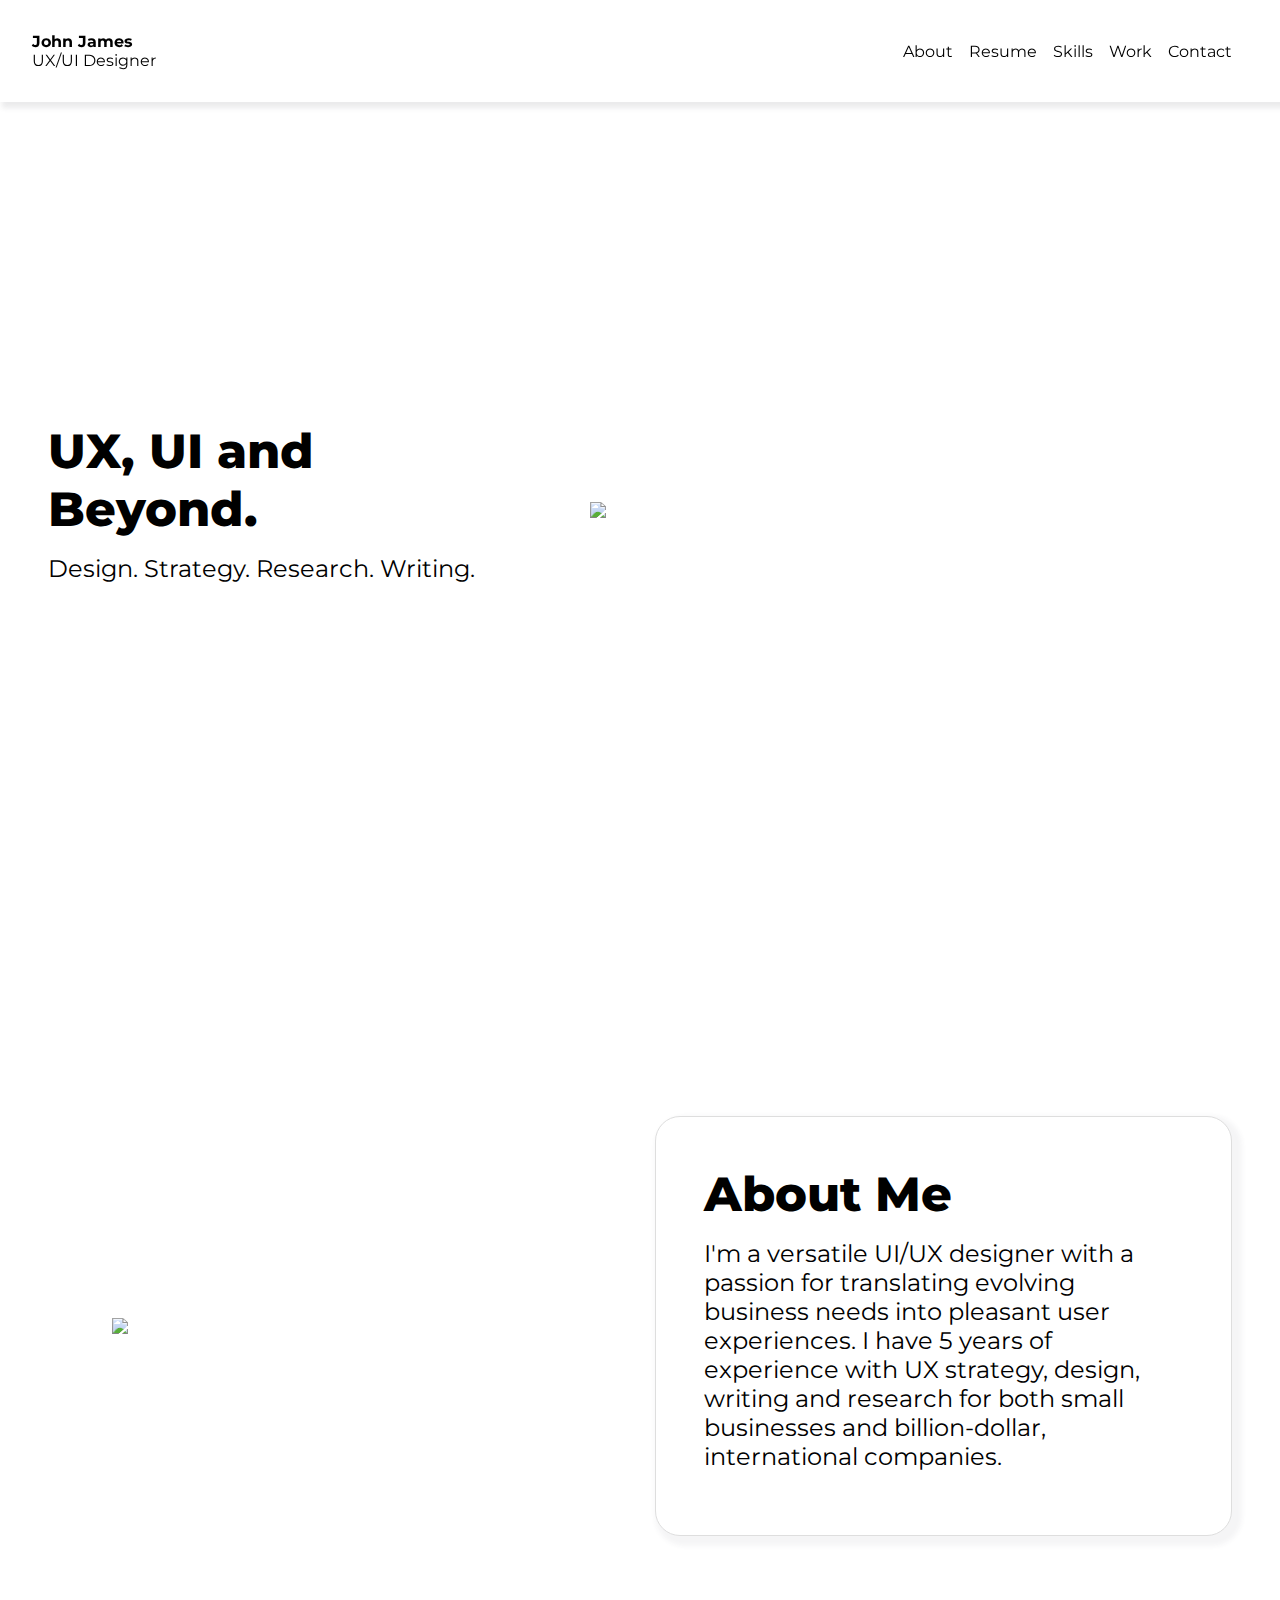
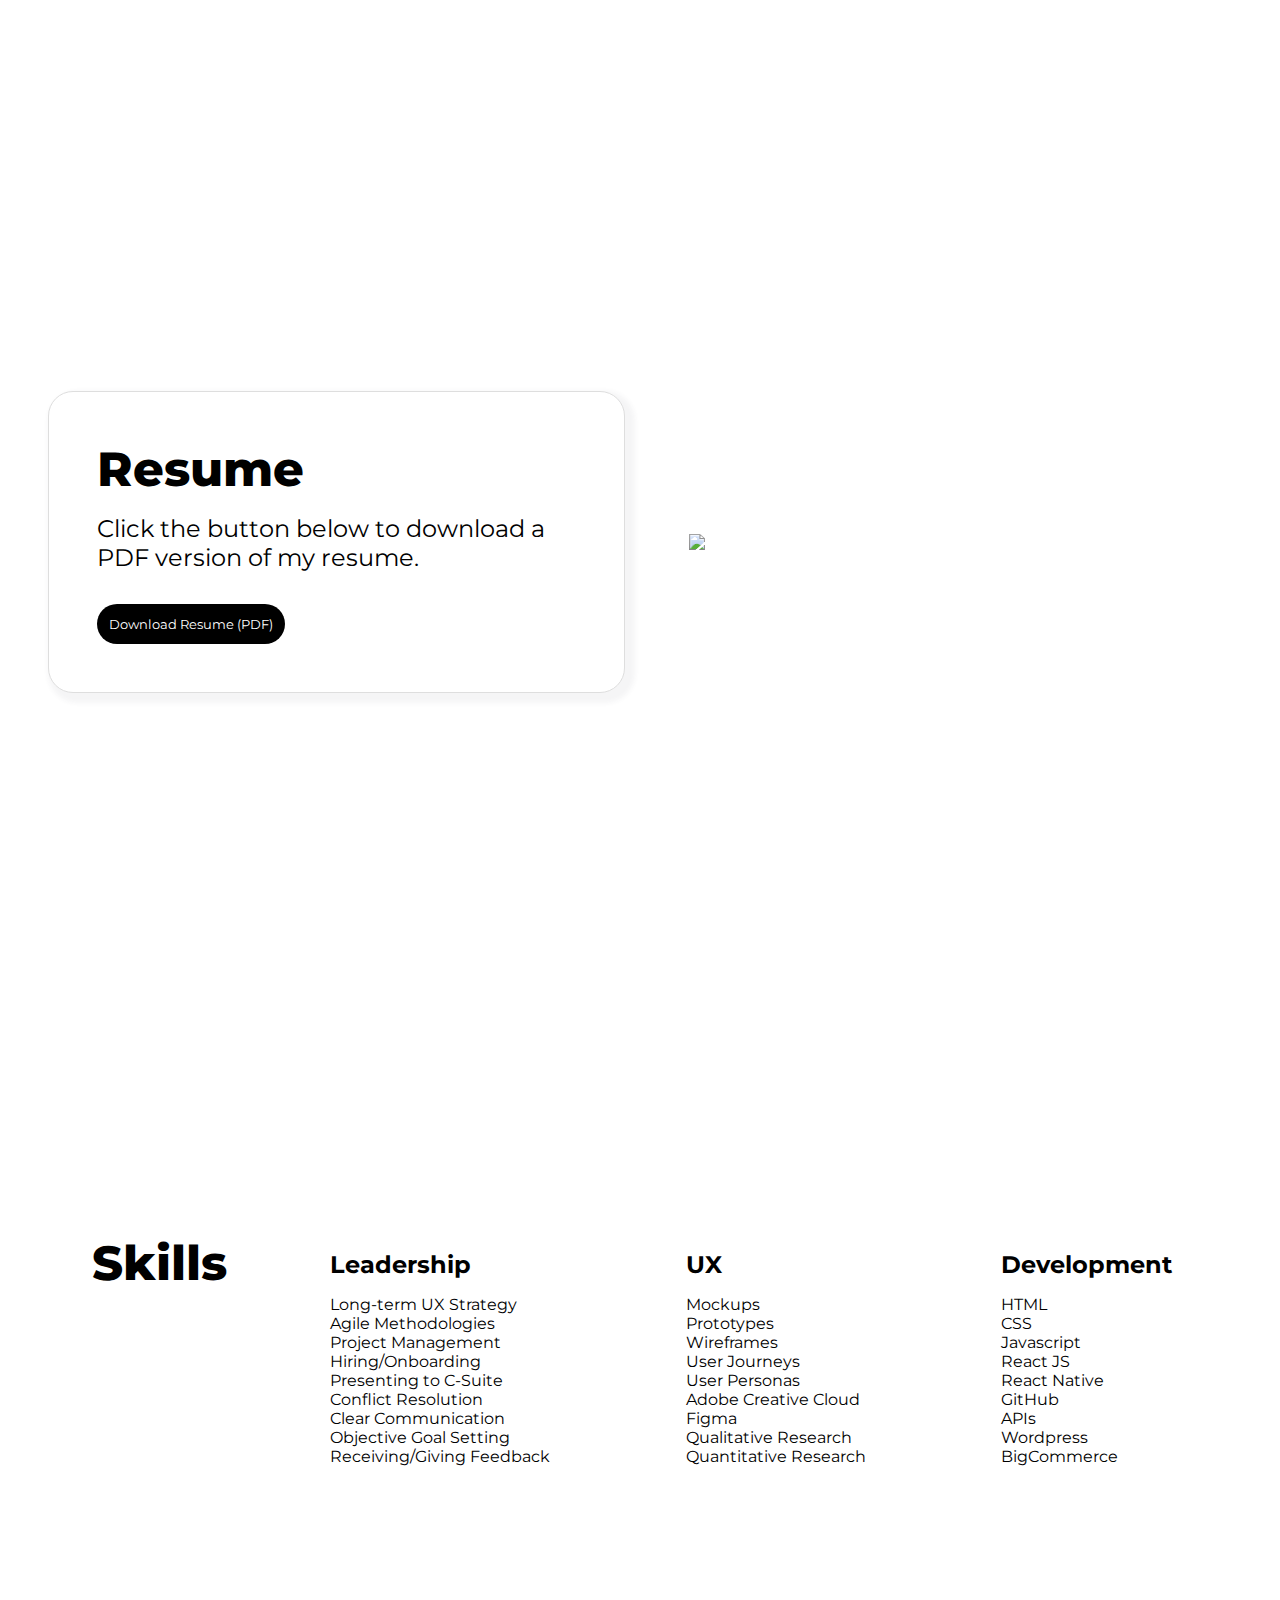
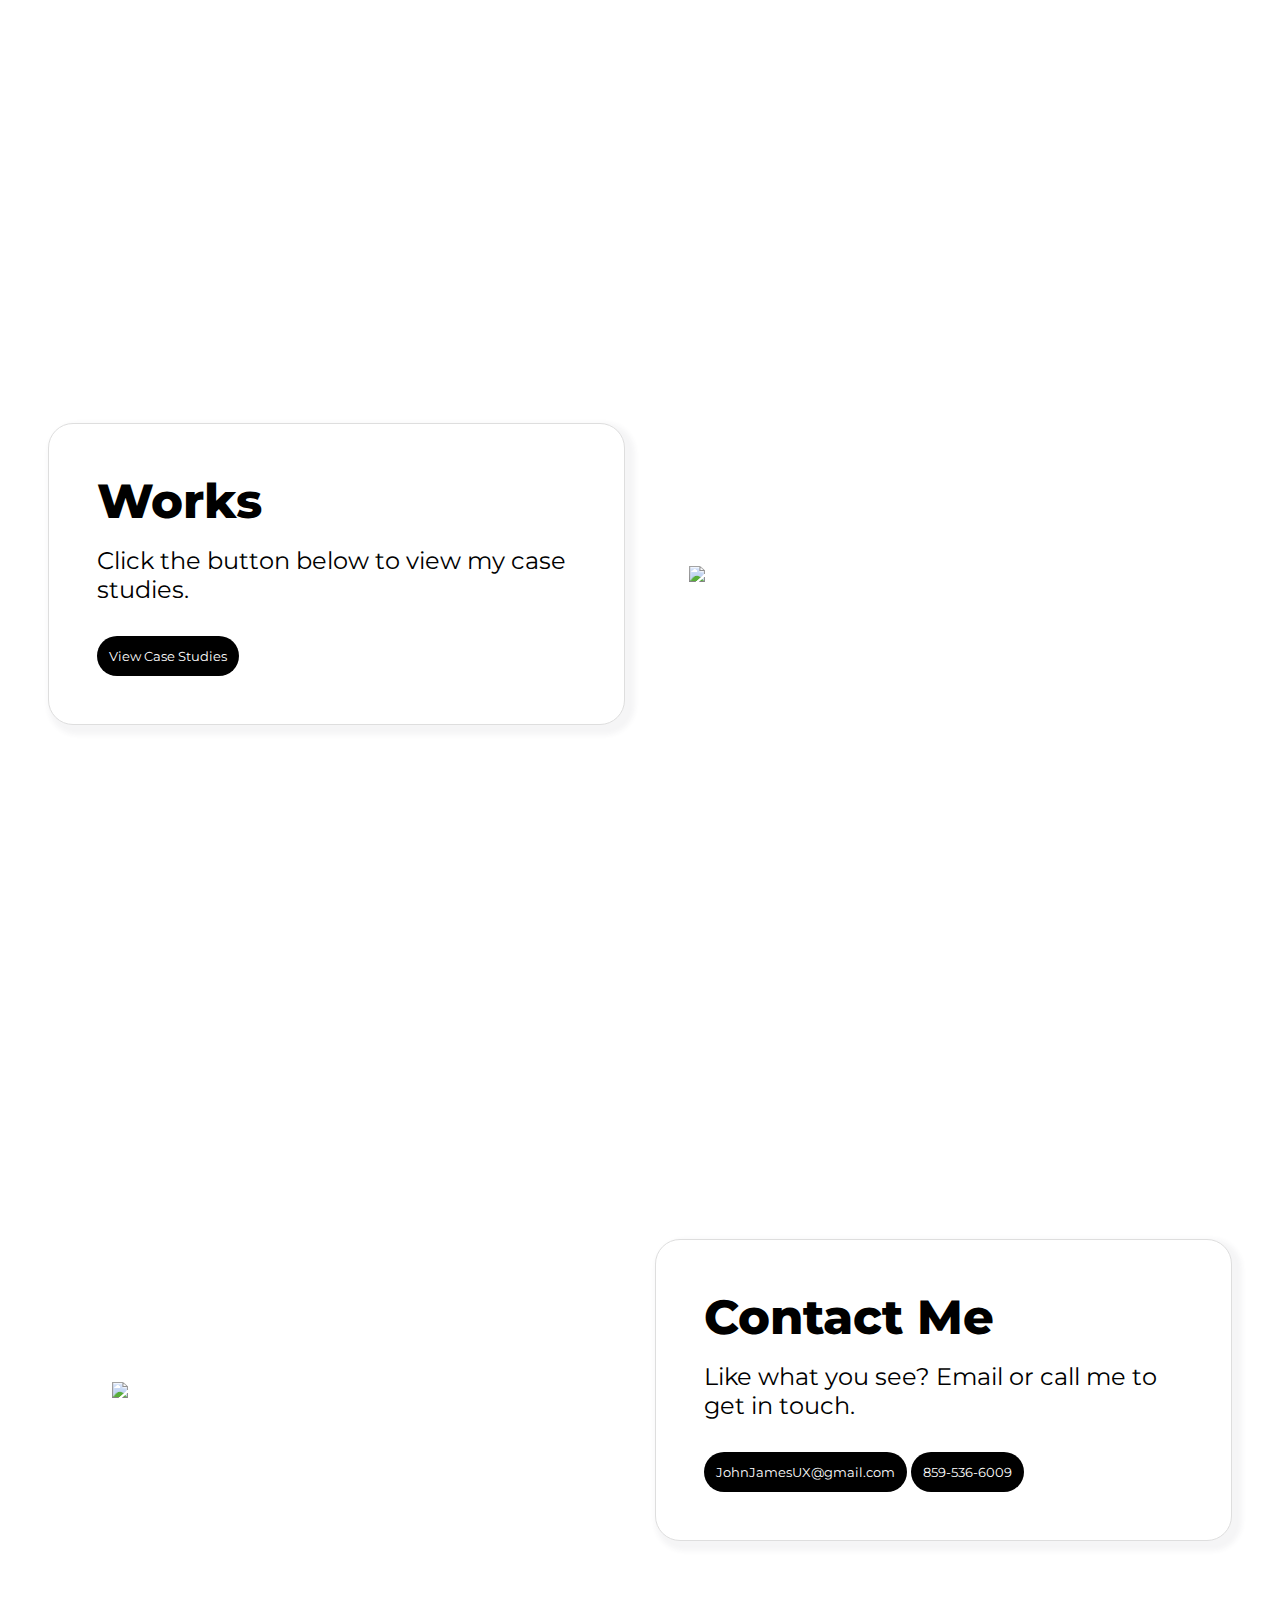
==== fcps.html @ 41b48c51 "first commit" ====
<!DOCTYPE html>
<html lang="en">
<head>
    <meta charset="UTF-8">
    <meta http-equiv="X-UA-Compatible" content="IE=edge">
    <meta name="viewport" content="width=device-width, initial-scale=1.0">
    <link rel="stylesheet" href="style.css">
    <title>John James UX Portfolio</title>
</head>
<body>
    <header>
        <a href="index.html"><div class="logo">
            <p><b>John James</b></p>
            <p>UX/UI Designer</p>
        </div></a>
        <div class="nav">
            <ul>
                <a href="#about"><li>About</li></a>
                <a href="#resume"><li>Resume</li></a>
                <a href="#skills"><li>Skills</li></a>
                <a href="works.html"><li>Work</li></a>
                <a href="#contact"><li>Contact</li></a>
            </ul>
        </div>
    </header>
    <div class="section" id="home">
        <div class="text-50-intro">
            <h1>UX, UI and Beyond.</h1>
            <h2>Design. Strategy. Research. Writing.</h2>
        </div>
        <div class="img-section">
            <img src="https://res.cloudinary.com/usamobileappsllc/image/upload/v1655004620/Untitled_design_32_bim3fh.png">
        </div>
    </div>
    <div class="section" id="about">
        <div class="img-section">
            <img src="https://res.cloudinary.com/usamobileappsllc/image/upload/v1655013564/Untitled_design_33_aixjyw.png">
        </div>
        <div class="text-50">
            <h1>About Me</h1>
            <h2>I'm a versatile UI/UX designer with a passion for translating evolving business needs into pleasant user experiences. I have 5 years of experience with UX strategy, design, writing and research for both small businesses and billion-dollar, international companies.</h2>
        </div>
       
    </div>
    <div class="section" id="resume">
        <div class="text-50">
            <h1>Resume</h1>
            <h2>Click the button below to download a PDF version of my resume.</h2>
            <button>Download Resume (PDF)</button>
        </div>
        <div class="img-section">
            <img src="https://res.cloudinary.com/usamobileappsllc/image/upload/v1655013927/Untitled_design_34_olczs1.png">
        </div>
    </div>
    <div class="section flex-vert" id="skills">
        
        <div class="flex skills">
            <h1 >
                Skills
            </h1>
            <div class="w-33">
                <h2><b>Leadership</b></h2>
                <ul class="flex-vert">
                    <li>Long-term UX Strategy</li>
                    <li>Agile Methodologies</li>
                    <li>Project Management</li>
                    <li>Hiring/Onboarding</li>
                    <li>Presenting to C-Suite</li>
                    <li>Conflict Resolution</li>
                    <li>Clear Communication</li>
                    <li>Objective Goal Setting</li>
                    <li>Receiving/Giving Feedback</li>
                </ul>
            </div>
        <div class="w-33">
            <h2><b>UX</b></h2>
            <ul class="flex-vert">
                <li>Mockups</li>
                <li>Prototypes</li>
                <li>Wireframes</li>
                <li>User Journeys</li>
                <li>User Personas</li>
                <li>Adobe Creative Cloud</li>
                <li>Figma</li>
                <li>Qualitative Research</li>
                <li>Quantitative Research</li>
            </ul>
        </div>
        <div class="w-33">
            <h2><b>Development</b></h2>
            <ul class="flex-vert">
                <li>HTML</li>
                <li>CSS</li>
                <li>Javascript</li>
                <li>React JS</li>
                <li>React Native</li>
                <li>GitHub</li>
                <li>APIs</li>
                <li>Wordpress</li>
                <li>BigCommerce</li>
            </ul>
        </div>
    </div>
</div>
        
    <div class="section" id="works">
        <div class="text-50">
            <h1>Works</h1>
            <h2>Click the button below to view my case studies.</h2>
            <button>View Case Studies</button>
        </div>
        <div class="img-section">
            <img src="https://res.cloudinary.com/usamobileappsllc/image/upload/v1655016997/Untitled_design_35_ptxjj1.png">
        </div>
       
    </div>
    <div class="section" id="resume">
        <div class="img-section">
            <img src="https://res.cloudinary.com/usamobileappsllc/image/upload/v1655017890/Untitled_design_38_hx6w9j.png">
        </div>
        <div class="text-50">
            <h1>Contact Me</h1>
            <h2>Like what you see? Email or call me to get in touch.</h2>
            <button>JohnJamesUX@gmail.com</button>
            <button>859-536-6009</button>
        </div>
      
    </div>
    
</body>
</html>
---- style.css ----
@import url('https://fonts.googleapis.com/css2?family=Montserrat:ital,wght@0,100;0,200;0,300;0,400;0,500;0,600;0,700;0,800;0,900;1,100;1,200;1,300;1,400;1,500;1,600;1,700;1,800;1,900&family=Nothing+You+Could+Do&display=swap');

* {
    margin: 0;
    padding: 0;
    font-family: 'Montserrat', sans-serif;
    scroll-behavior: smooth;
}

header {
    display: flex;
    justify-content: space-between;
    padding: 2rem;
    -webkit-box-shadow: 5px 3px 5px 3px rgba(57, 63, 72, 0.1);
    -moz-box-shadow: 5px 3px 5px 3px rgba(57, 63, 72, 0.1);
    box-shadow: 5px 3px 5px 3px rgba(57, 63, 72, 0.1);
    z-index: 1;
    position: sticky;
    top: 0;
    background: white;
}

.logo {
   
}

ul {
    display: flex;
    
}

.nav {
    margin-top: auto;
    margin-bottom: auto;
}

ul li {
    list-style: none;
    margin-right: 1rem;
}

a{
    text-decoration: none;
    color: black;

}


.section {
    height: 80vh;
    padding: 3rem;
    align-items: center;
    display: flex;
}

.section-cs {
    height: 80vh;
    padding: 3rem;
    align-items: center;
    display: flex;
}

.text-div{
    text-align: center;
    width: 100%;
}

.text-50 {
    background: white;
    border-radius: 25px;
    width: 50%;
    padding: 3rem;
    margin-top: auto;
    margin-bottom: auto;
    -webkit-box-shadow: 5px 5px 5px 5px rgba(57, 63, 72, 0.05);
    -moz-box-shadow: 5px 5px 5px 5px rgba(57, 63, 72, 0.05);
    box-shadow: 5px 5px 5px 5px rgba(57, 63, 72, 0.05);
    border: rgba(222, 222, 222, 1) 1px solid;
    transition: .3s;

}

.text-50:hover {
    border: rgb(0, 0, 0) 1px solid;

}

.text-50 {
    border-radius: 25px;
    width: 50%;
    padding: 3rem;
    margin-top: auto;
    margin-bottom: auto;
}

h1 {
    font-weight: 800;
    font-size: 3rem;
    margin-bottom: 1rem;
}

span {
    font-weight: 800;
    font-size: 3rem;
    margin-bottom: 1rem;
    background: -webkit-linear-gradient(60deg, rgb(5, 158, 2), rgb(29, 47, 205));
  -webkit-background-clip: text;
  -webkit-text-fill-color: transparent;
}

h2 {
    font-weight: 400;
    margin-bottom: 1rem;;
}

.img-section {
    width: 50%;
   padding: 4rem;
    display: flex;
    align-items: center;
    align-content: center;
    justify-content: center;
}

img {
    width: 100%;
    margin-left: auto;
    margin-right: auto;
}

button {
    padding: .75rem;
    border: none;
    background: black;
    color: white;
    border-radius: 25px;
    transition: .3s;
    margin-top: 1rem;
}

button:hover {
    background-color: #f7f7f7;
    color: black;
    cursor: pointer;

}
.flex {
    display: flex;
}

.flex-vert{
    flex-direction: column;
    list-style: circle;
    text-align: left;
    align-content: center;

    
}

.skills {
    justify-content: space-around;
    width: 100%;
    margin-top: auto;
    margin-bottom: auto;
}

.w-33{
    text-align: left;
    background-color: white;
    color: black;
    border-radius: 25px;
    padding: 1rem;
}
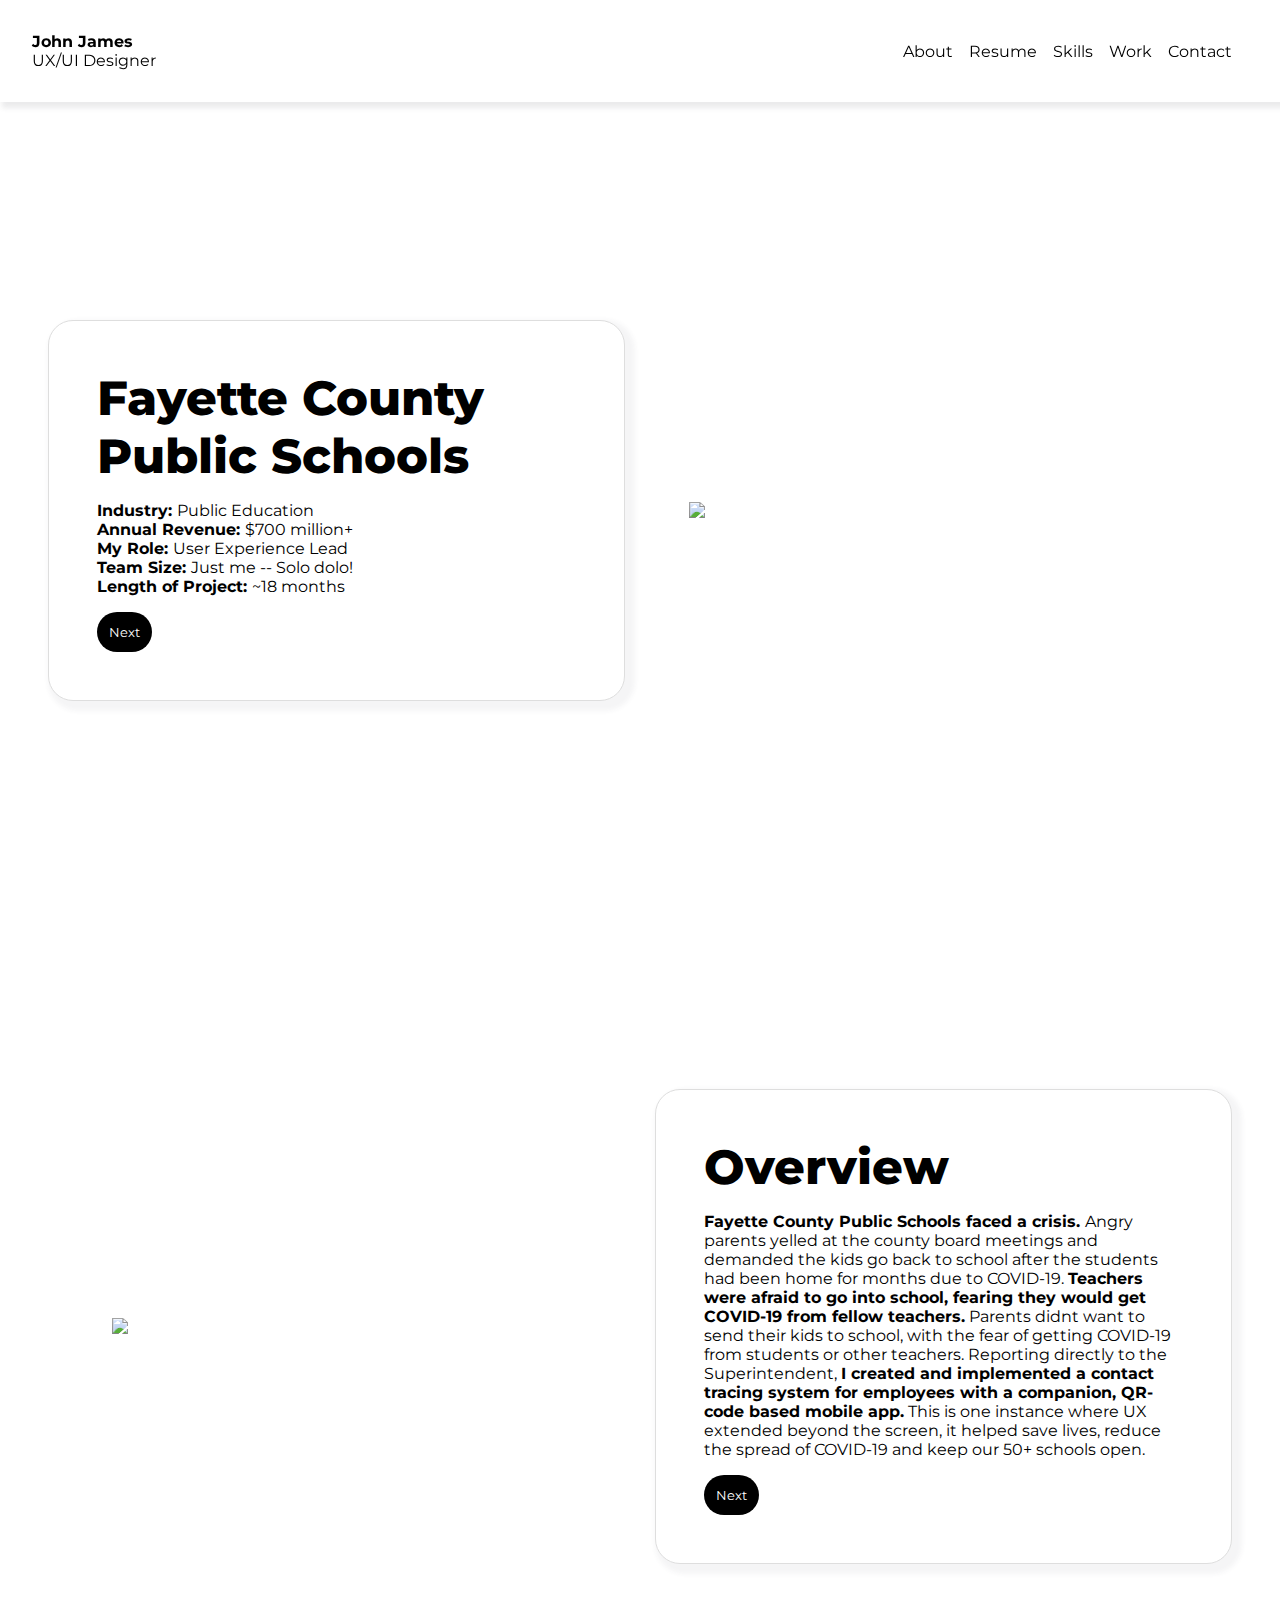
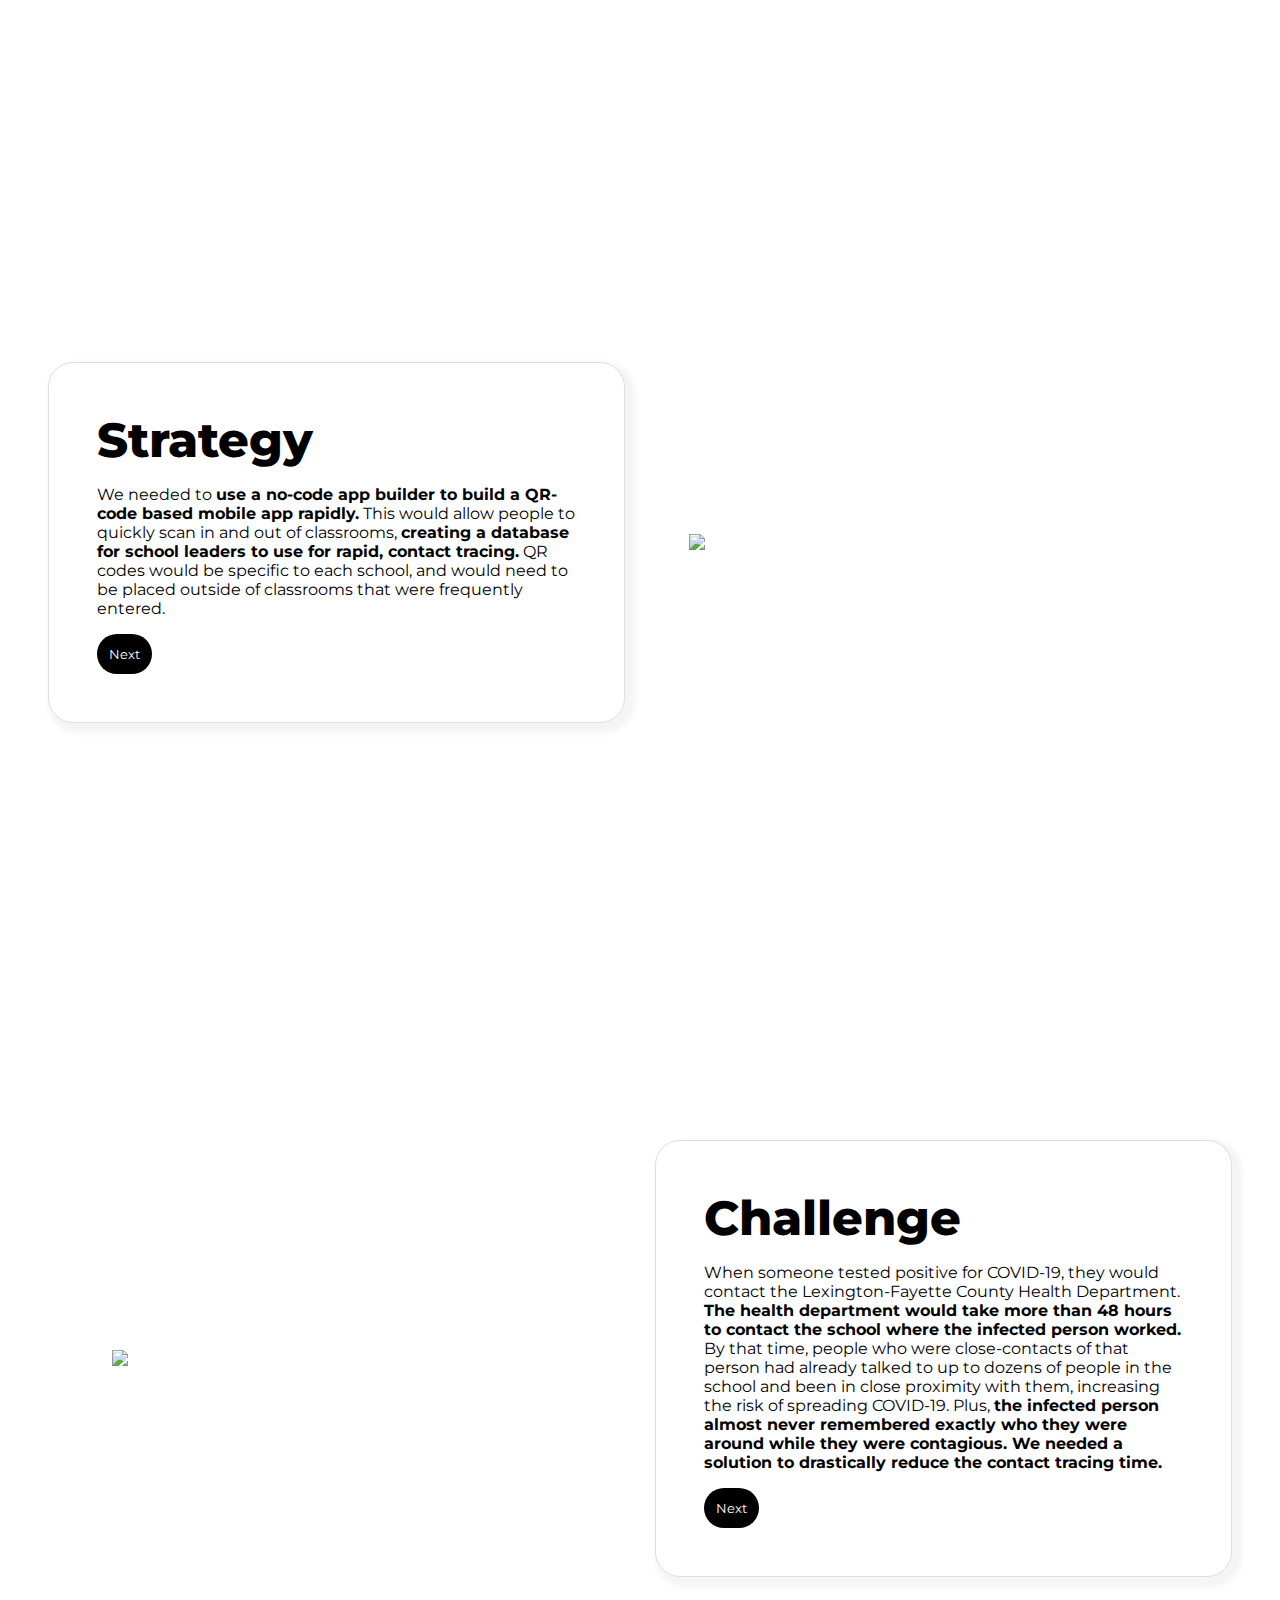
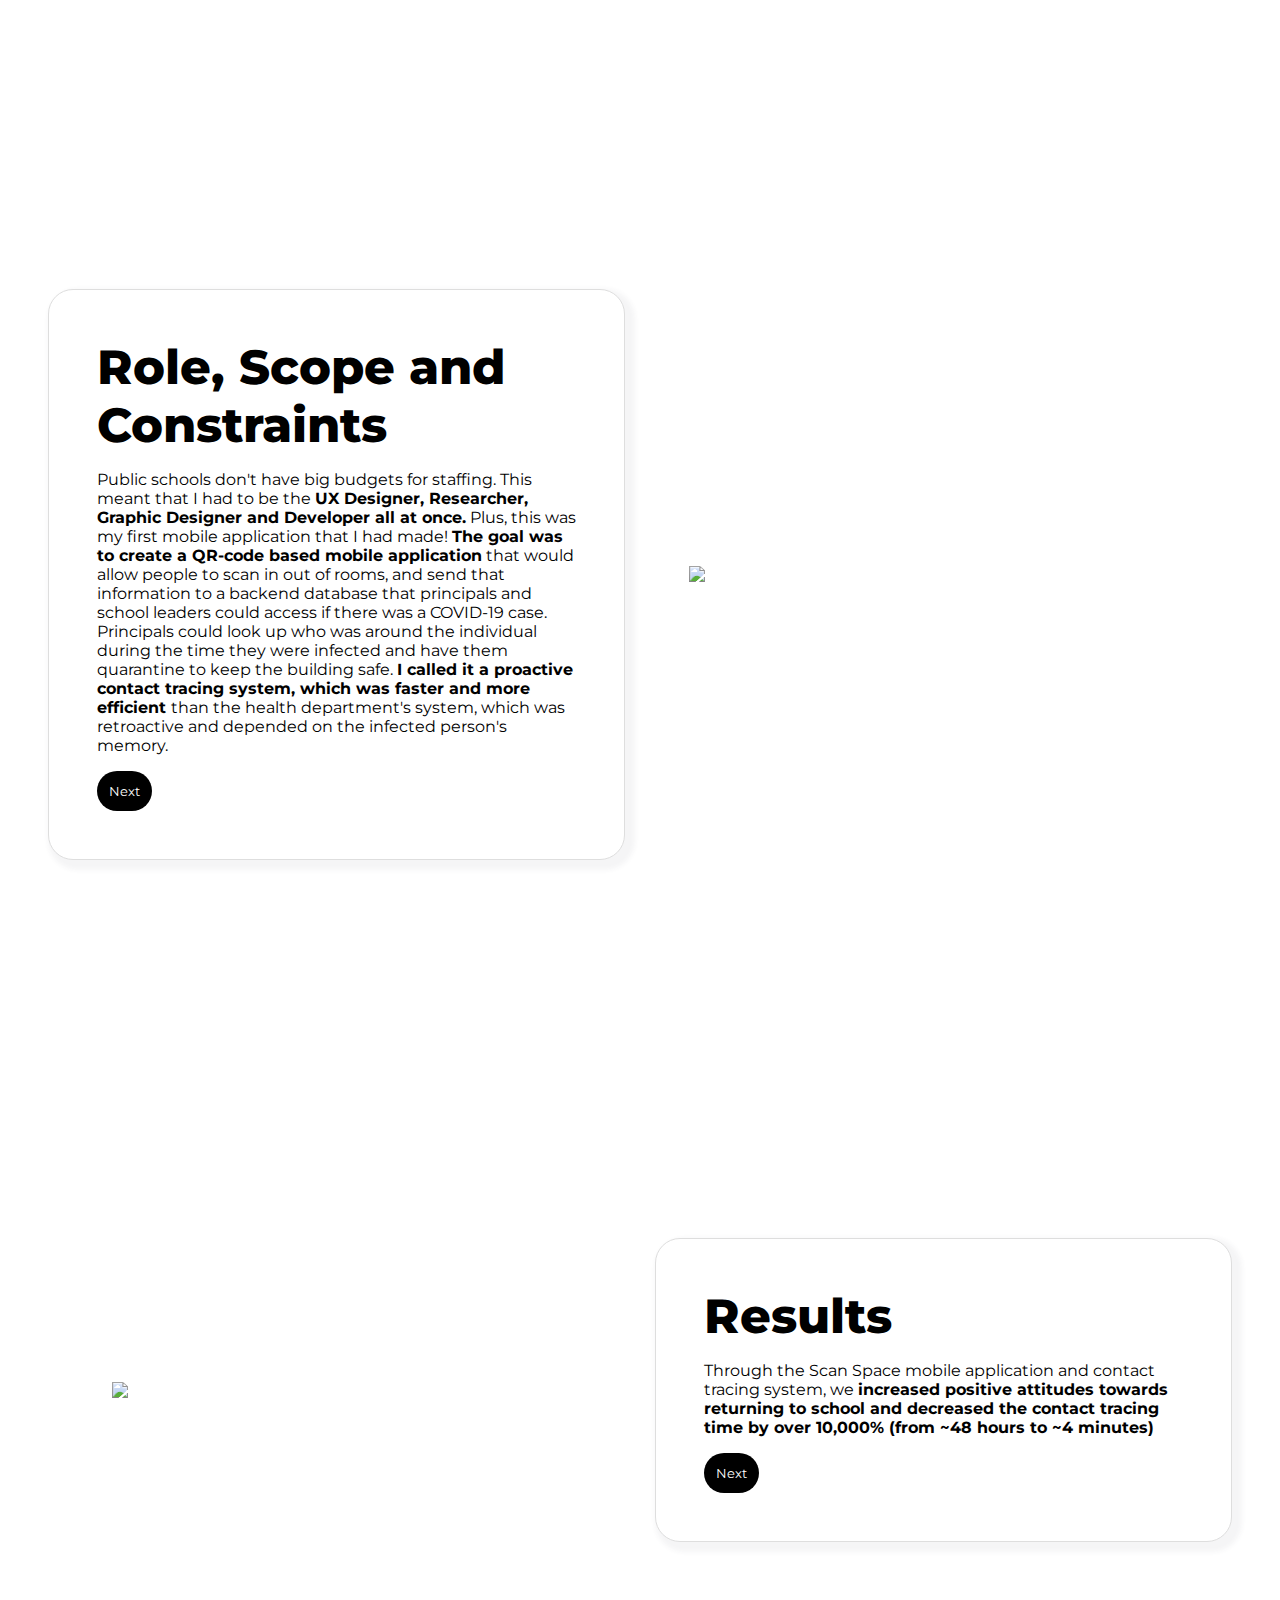
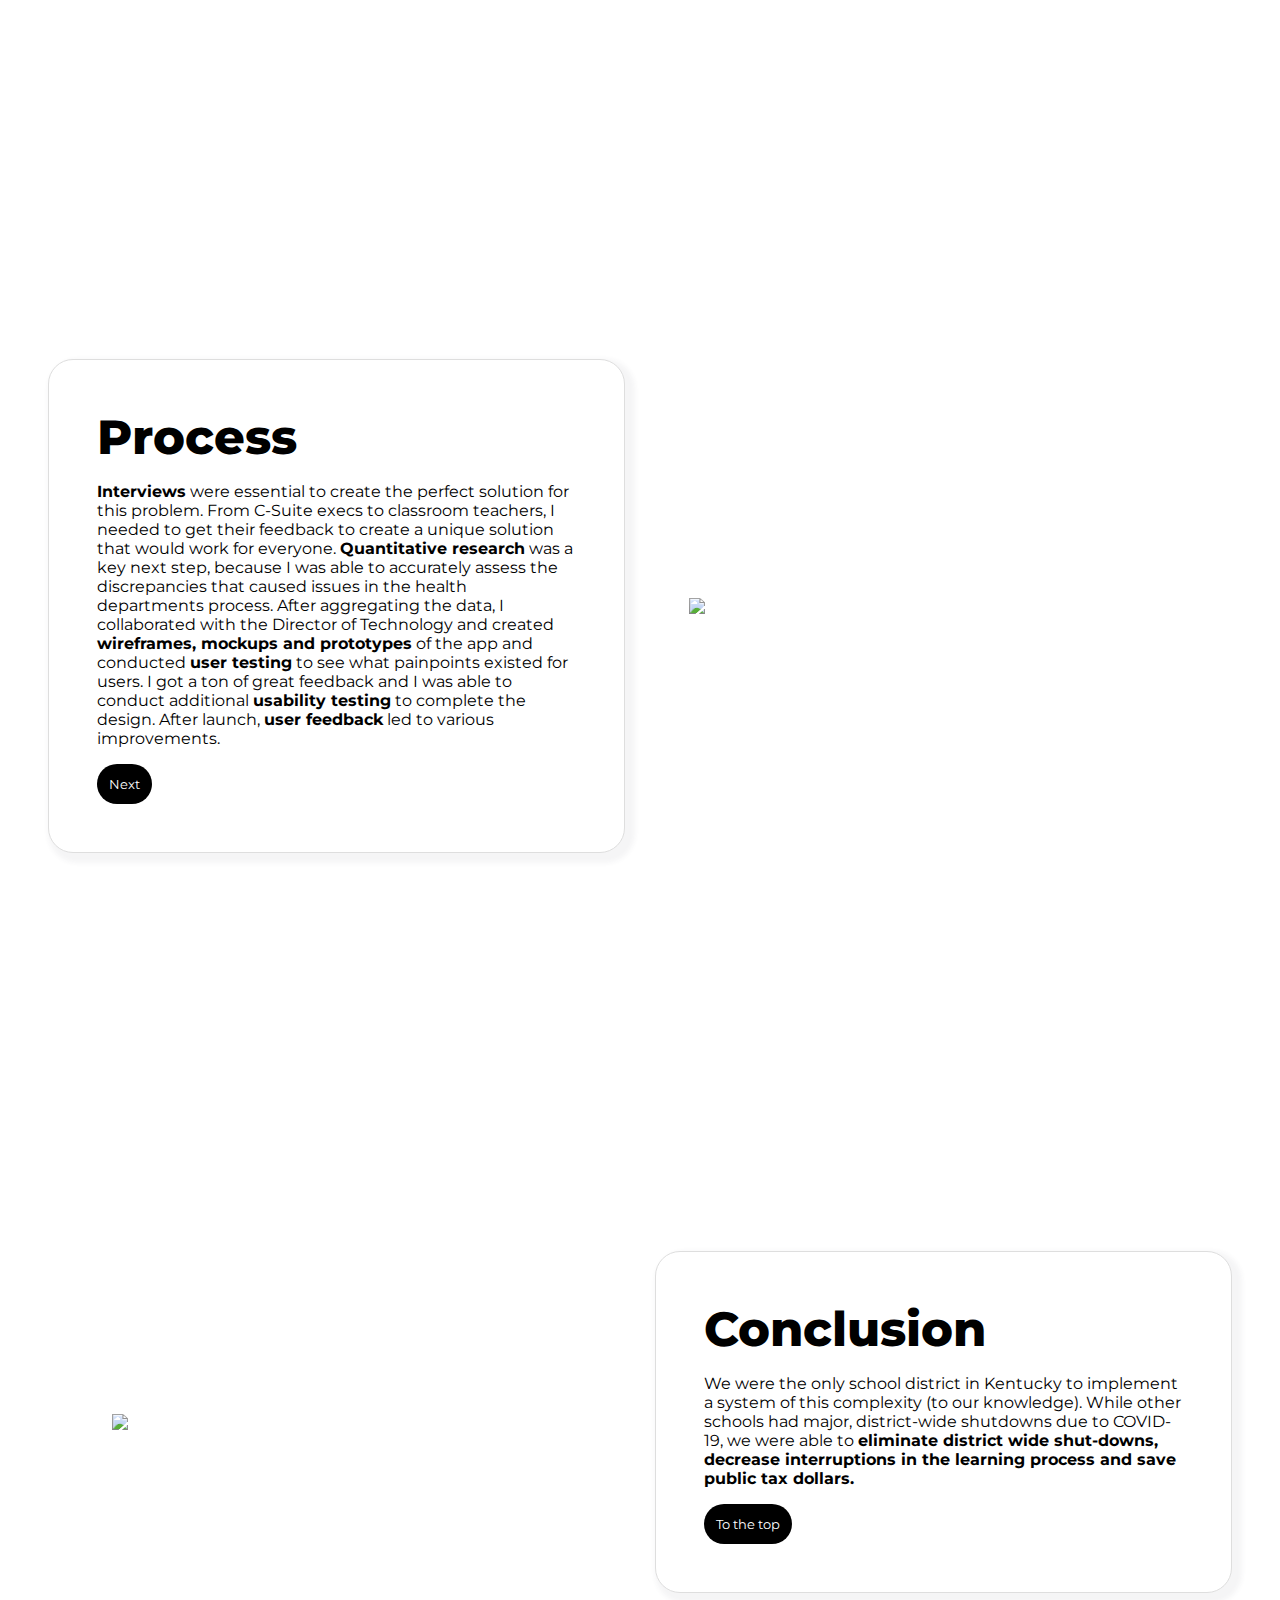
==== commit 7408f1af: "new" ====
--- a/fcps.html
+++ b/fcps.html
@@ -15,116 +15,105 @@
         </div></a>
         <div class="nav">
             <ul>
-                <a href="#about"><li>About</li></a>
-                <a href="#resume"><li>Resume</li></a>
-                <a href="#skills"><li>Skills</li></a>
+                <a href="index.html#about"><li>About</li></a>
+                <a href="index.html#resume"><li>Resume</li></a>
+                <a href="index.html#skills"><li>Skills</li></a>
                 <a href="works.html"><li>Work</li></a>
-                <a href="#contact"><li>Contact</li></a>
+                <a href="index.html#contact"><li>Contact</li></a>
             </ul>
         </div>
     </header>
-    <div class="section" id="home">
-        <div class="text-50-intro">
-            <h1>UX, UI and Beyond.</h1>
-            <h2>Design. Strategy. Research. Writing.</h2>
+    <div class="section-cs" id="home">
+        <div class="text-50">
+            <h1>Fayette County Public Schools</h1>
+            <p><b>Industry: </b>Public Education</p>
+            <p><b>Annual Revenue: </b>$700 million+</p> 
+            <p><b>My Role: </b>User Experience Lead</p> 
+            <p><b>Team Size: </b>Just me -- Solo dolo!</p> 
+            <p><b>Length of Project: </b>~18 months </p> 
+            <a href="#overview"><button>Next</button></a>
+
         </div>
         <div class="img-section">
-            <img src="https://res.cloudinary.com/usamobileappsllc/image/upload/v1655004620/Untitled_design_32_bim3fh.png">
+            <img src="https://res.cloudinary.com/usamobileappsllc/image/upload/v1655018667/Untitled_design_40_qgtwkq.png">
         </div>
     </div>
-    <div class="section" id="about">
+    <div class="section" id="overview">
         <div class="img-section">
             <img src="https://res.cloudinary.com/usamobileappsllc/image/upload/v1655013564/Untitled_design_33_aixjyw.png">
         </div>
         <div class="text-50">
-            <h1>About Me</h1>
-            <h2>I'm a versatile UI/UX designer with a passion for translating evolving business needs into pleasant user experiences. I have 5 years of experience with UX strategy, design, writing and research for both small businesses and billion-dollar, international companies.</h2>
+            <h1>Overview</h1>
+            <p><b>Fayette County Public Schools faced a crisis. </b>Angry parents yelled at the county board meetings and demanded the kids go back to school after the students had been home for months due to COVID-19. <b>Teachers were afraid to go into school, fearing they would get COVID-19 from fellow teachers.</b> Parents didnt want to send their kids to school, with the fear of getting COVID-19 from students or other teachers. Reporting directly to the Superintendent, <b>I created and implemented a contact tracing system for employees with a companion, QR-code based mobile app.</b> This is one instance where UX extended beyond the screen, <b></b>it helped save lives, reduce the spread of COVID-19 and keep our 50+ schools open.</p>
+            <a href="#strategy"><button>Next</button></a>
         </div>
        
     </div>
-    <div class="section" id="resume">
+    <div class="section" id="strategy">
         <div class="text-50">
-            <h1>Resume</h1>
-            <h2>Click the button below to download a PDF version of my resume.</h2>
-            <button>Download Resume (PDF)</button>
+            <h1>Strategy</h1>
+            <p>We needed to <b>use a no-code app builder to build a QR-code based mobile app rapidly.</b> This would allow people to quickly scan in and out of classrooms, <b>creating a database for school leaders to use for rapid, contact tracing.</b> QR codes would be specific to each school, and would need to be placed outside of classrooms that were frequently entered. </b></p>
+            <a href="#challenge"><button>Next</button></a>
         </div>
         <div class="img-section">
-            <img src="https://res.cloudinary.com/usamobileappsllc/image/upload/v1655013927/Untitled_design_34_olczs1.png">
+            <img src="https://res.cloudinary.com/usamobileappsllc/image/upload/v1655018667/Untitled_design_40_qgtwkq.png">
         </div>
     </div>
-    <div class="section flex-vert" id="skills">
-        
-        <div class="flex skills">
-            <h1 >
-                Skills
-            </h1>
-            <div class="w-33">
-                <h2><b>Leadership</b></h2>
-                <ul class="flex-vert">
-                    <li>Long-term UX Strategy</li>
-                    <li>Agile Methodologies</li>
-                    <li>Project Management</li>
-                    <li>Hiring/Onboarding</li>
-                    <li>Presenting to C-Suite</li>
-                    <li>Conflict Resolution</li>
-                    <li>Clear Communication</li>
-                    <li>Objective Goal Setting</li>
-                    <li>Receiving/Giving Feedback</li>
-                </ul>
-            </div>
-        <div class="w-33">
-            <h2><b>UX</b></h2>
-            <ul class="flex-vert">
-                <li>Mockups</li>
-                <li>Prototypes</li>
-                <li>Wireframes</li>
-                <li>User Journeys</li>
-                <li>User Personas</li>
-                <li>Adobe Creative Cloud</li>
-                <li>Figma</li>
-                <li>Qualitative Research</li>
-                <li>Quantitative Research</li>
-            </ul>
+    <div class="section" id="challenge">
+        <div class="img-section">
+            <img src="https://res.cloudinary.com/usamobileappsllc/image/upload/v1655013564/Untitled_design_33_aixjyw.png">
         </div>
-        <div class="w-33">
-            <h2><b>Development</b></h2>
-            <ul class="flex-vert">
-                <li>HTML</li>
-                <li>CSS</li>
-                <li>Javascript</li>
-                <li>React JS</li>
-                <li>React Native</li>
-                <li>GitHub</li>
-                <li>APIs</li>
-                <li>Wordpress</li>
-                <li>BigCommerce</li>
-            </ul>
-        </div>
-    </div>
-</div>
-        
-    <div class="section" id="works">
         <div class="text-50">
-            <h1>Works</h1>
-            <h2>Click the button below to view my case studies.</h2>
-            <button>View Case Studies</button>
-        </div>
-        <div class="img-section">
-            <img src="https://res.cloudinary.com/usamobileappsllc/image/upload/v1655016997/Untitled_design_35_ptxjj1.png">
+            <h1>Challenge</h1>
+            <p>When someone tested positive for COVID-19, they would contact the Lexington-Fayette County Health Department. <b>The health department would take more than 48 hours to contact the school where the infected person worked.</b>  By that time, people who were close-contacts of that person had already talked to up to dozens of people in the school and been in close proximity with them, increasing the risk of spreading COVID-19. Plus, <b>the infected person almost never remembered exactly who they were around while they were contagious. We needed a solution to drastically reduce the contact tracing time.</b>  </p>
+            <a href="#role"><button>Next</button></a>
         </div>
        
     </div>
-    <div class="section" id="resume">
+    <div class="section" id="role">
+        <div class="text-50">
+            <h1>Role, Scope and Constraints</h1>
+            <p>Public schools don't have big budgets for staffing. This meant that I had to be the <b>UX Designer, Researcher, Graphic Designer and Developer all at once.</b> Plus, this was my first mobile application that I had made! <b>The goal was to create a QR-code based mobile application</b> that would allow people to scan in out of rooms, and send that information to a backend database that principals and school leaders could access if there was a COVID-19 case. Principals could look up who was around the individual during the time they were infected and have them quarantine to keep the building safe. <b>I called it a proactive contact tracing system, which was faster and more efficient </b>than the health department's system, which was retroactive and depended on the infected person's memory. </p>
+            <a href="#results"><button>Next</button></a>
+        </div>
         <div class="img-section">
-            <img src="https://res.cloudinary.com/usamobileappsllc/image/upload/v1655017890/Untitled_design_38_hx6w9j.png">
+            <img src="https://res.cloudinary.com/usamobileappsllc/image/upload/v1655018667/Untitled_design_40_qgtwkq.png">
+        </div>
+        
+    </div>
+    <div class="section" id="results">
+        <div class="img-section">
+            <img src="https://res.cloudinary.com/usamobileappsllc/image/upload/v1655013564/Untitled_design_33_aixjyw.png">
         </div>
         <div class="text-50">
-            <h1>Contact Me</h1>
-            <h2>Like what you see? Email or call me to get in touch.</h2>
-            <button>JohnJamesUX@gmail.com</button>
-            <button>859-536-6009</button>
+            <h1>Results</h1>
+            <p>Through the Scan Space mobile application and contact tracing system, we <b>increased positive attitudes towards returning to school and decreased the contact tracing time by over 10,000% (from ~48 hours to ~4 minutes)</b> </p>
+            <a href="#process"><button>Next</button></a>
         </div>
-      
+       
+    </div>
+    <div class="section" id="process">
+        <div class="text-50">
+            <h1>Process</h1>
+            <p><b>Interviews</b> were essential to create the perfect solution for this problem. From C-Suite execs to classroom teachers, I needed to get their feedback to create a unique solution that would work for everyone. <b>Quantitative research</b> was a key next step, because I was able to accurately assess the discrepancies that caused issues in the health departments process. After aggregating the data, I collaborated with the Director of Technology and created <b>wireframes, mockups and prototypes</b> of the app and conducted <b>user testing</b> to see what painpoints existed for users. I got a ton of great feedback and I was able to conduct additional <b>usability testing</b> to complete the design. After launch, <b>user feedback</b> led to various improvements. </p>
+            <a href="#research"><button>Next</button></a>
+        </div>
+        <div class="img-section">
+            <img src="https://res.cloudinary.com/usamobileappsllc/image/upload/v1655018667/Untitled_design_40_qgtwkq.png">
+        </div>
+    </div>
+    
+       
+    <div class="section" id="conclusion">
+        <div class="img-section">
+            <img src="https://res.cloudinary.com/usamobileappsllc/image/upload/v1655013564/Untitled_design_33_aixjyw.png">
+        </div>
+        <div class="text-50">
+            <h1>Conclusion</h1>
+            <p>We were the only school district in Kentucky to implement a system of this complexity (to our knowledge). While other schools had major, district-wide shutdowns due to COVID-19, we were able to <b>eliminate district wide shut-downs, decrease interruptions in the learning process and save public tax dollars.</b></p>
+            <a href="#home"><button>To the top</button></a>
+        </div>
+       
     </div>
     
 </body>
--- a/style.css
+++ b/style.css
@@ -172,3 +172,36 @@
     padding: 1rem;
 }
 
+@media only screen and (max-width: 850px) {
+    .text-50 {
+        width: 100%;
+        border: none;
+    }
+
+    .section {
+        display: flex;
+        flex-direction: column;
+        height: fit-content;
+    
+    }
+
+    .img-section {
+        width: 100%;
+    }
+
+    img {
+        width: 100%;
+    }
+
+    .skills {
+        flex-direction: column;
+    }
+
+    .flex {
+        flex-direction: column;
+    }
+
+    h2 {
+        font-size: 1rem;
+    }
+}
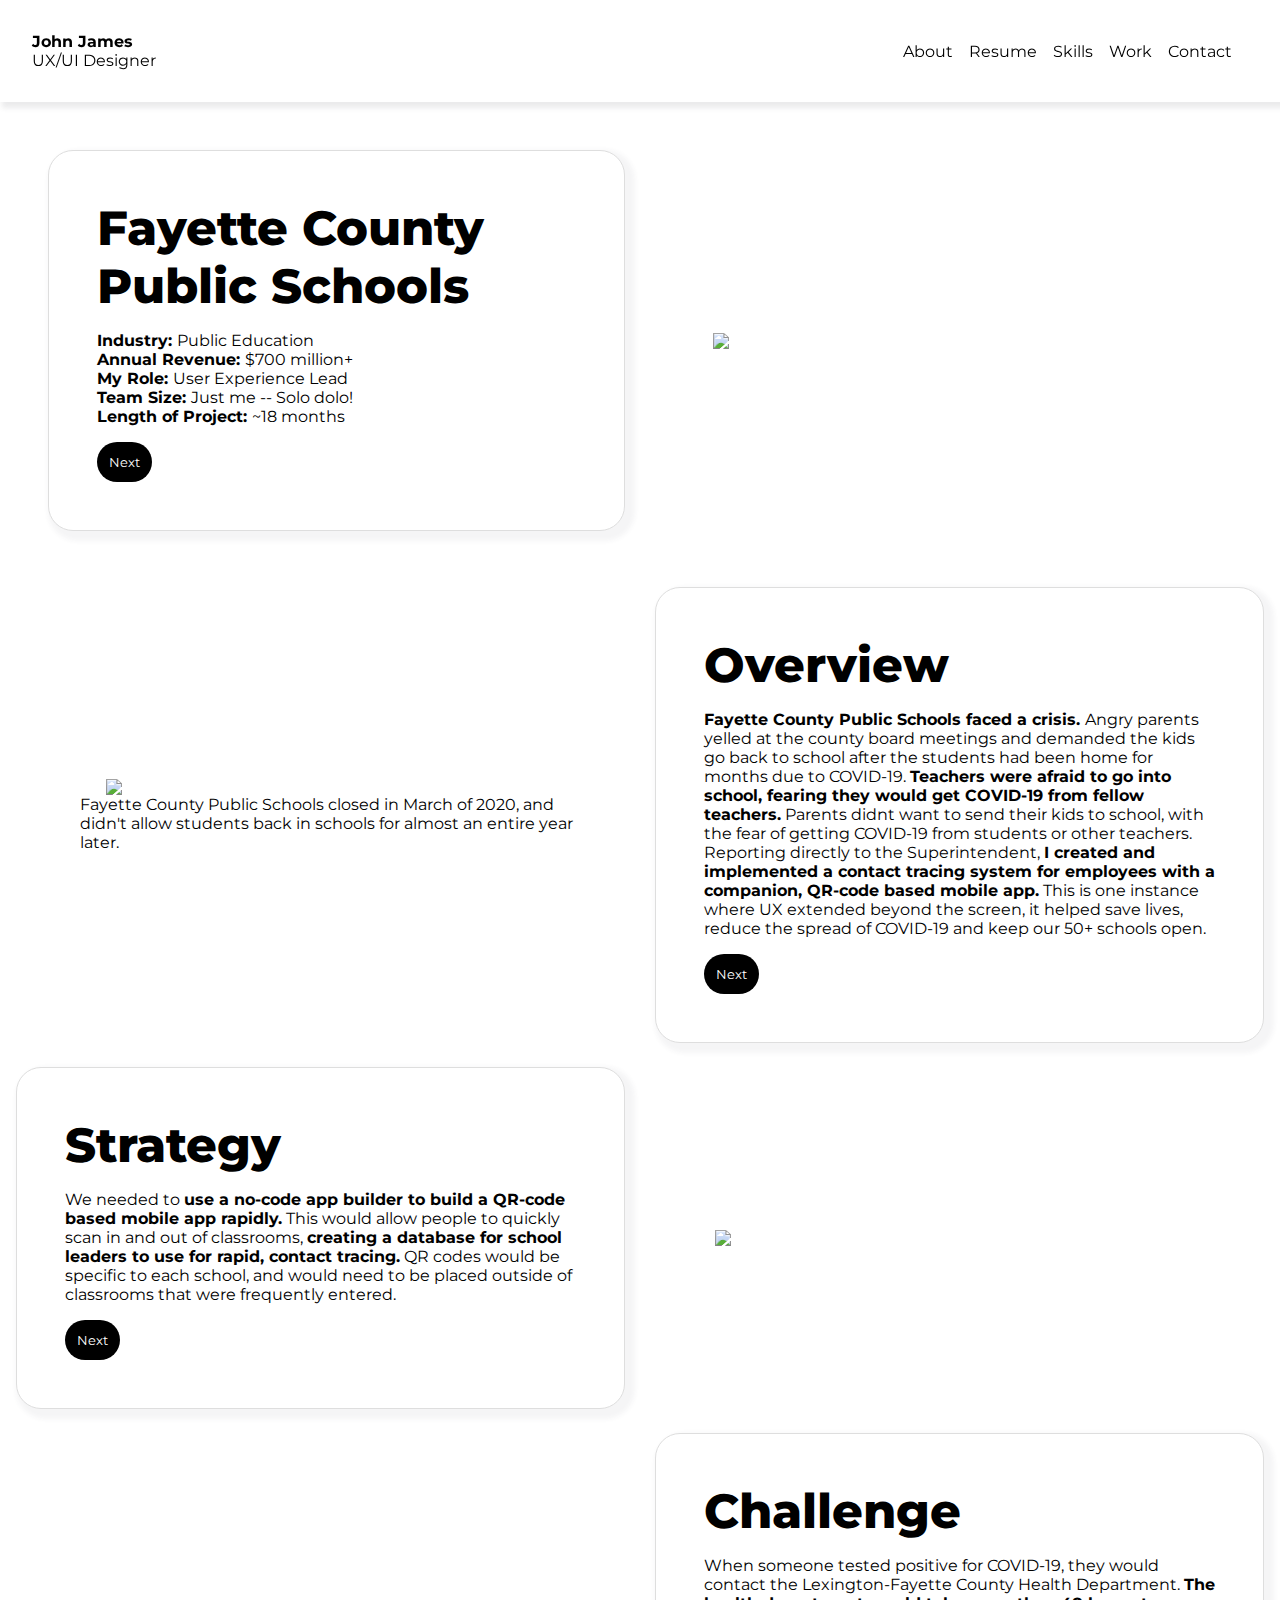
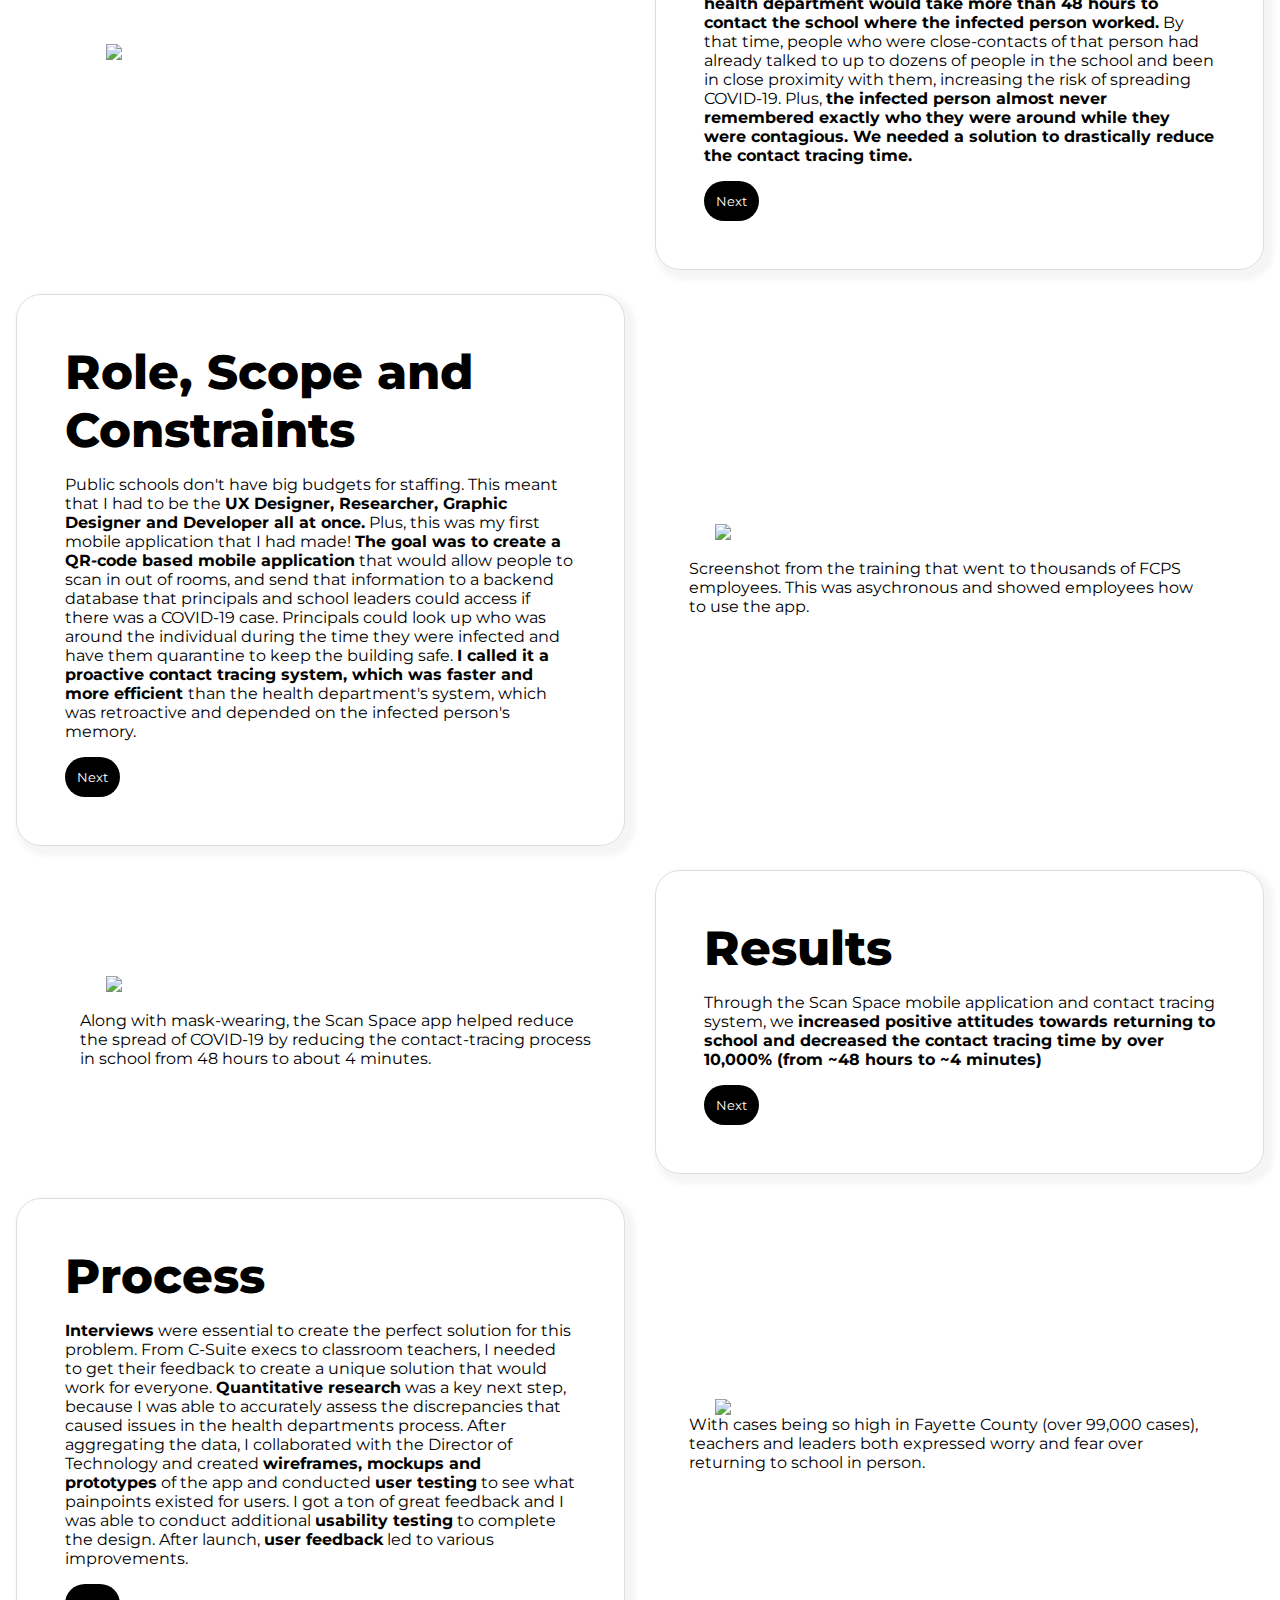
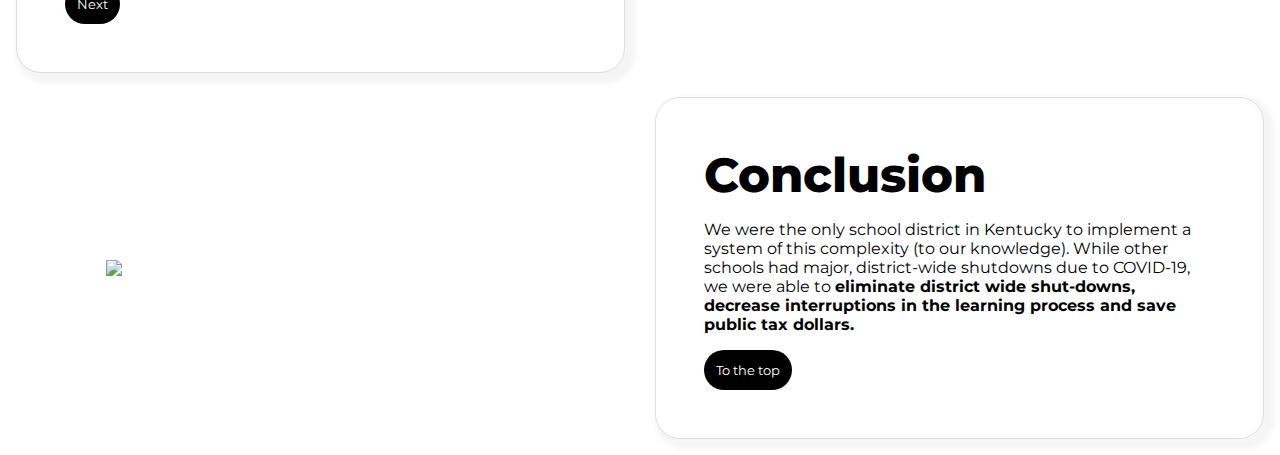
==== commit b7efcdb2: "Major updates" ====
--- a/fcps.html
+++ b/fcps.html
@@ -35,12 +35,13 @@
 
         </div>
         <div class="img-section">
-            <img src="https://res.cloudinary.com/usamobileappsllc/image/upload/v1655018667/Untitled_design_40_qgtwkq.png">
+            <img src="https://res.cloudinary.com/usamobileappsllc/image/upload/v1655141490/Untitled_design_42_btlevw.png">
         </div>
     </div>
     <div class="section" id="overview">
-        <div class="img-section">
-            <img src="https://res.cloudinary.com/usamobileappsllc/image/upload/v1655013564/Untitled_design_33_aixjyw.png">
+        <div class="img-section" style="flex-direction: column;">
+            <img src="https://res.cloudinary.com/usamobileappsllc/image/upload/v1655143027/screenshot-www.lex18.com-2022.06.13-13_56_33_n5kgmx.png">
+            <p>Fayette County Public Schools closed in March of 2020, and didn't allow students back in schools for almost an entire year later.</p>
         </div>
         <div class="text-50">
             <h1>Overview</h1>
@@ -56,12 +57,12 @@
             <a href="#challenge"><button>Next</button></a>
         </div>
         <div class="img-section">
-            <img src="https://res.cloudinary.com/usamobileappsllc/image/upload/v1655018667/Untitled_design_40_qgtwkq.png">
+            <img src="https://res.cloudinary.com/usamobileappsllc/image/upload/v1655142233/We_xochrm.png">
         </div>
     </div>
     <div class="section" id="challenge">
         <div class="img-section">
-            <img src="https://res.cloudinary.com/usamobileappsllc/image/upload/v1655013564/Untitled_design_33_aixjyw.png">
+            <img src="https://res.cloudinary.com/usamobileappsllc/image/upload/v1655142236/We_1_s71kcj.png">
         </div>
         <div class="text-50">
             <h1>Challenge</h1>
@@ -76,18 +77,22 @@
             <p>Public schools don't have big budgets for staffing. This meant that I had to be the <b>UX Designer, Researcher, Graphic Designer and Developer all at once.</b> Plus, this was my first mobile application that I had made! <b>The goal was to create a QR-code based mobile application</b> that would allow people to scan in out of rooms, and send that information to a backend database that principals and school leaders could access if there was a COVID-19 case. Principals could look up who was around the individual during the time they were infected and have them quarantine to keep the building safe. <b>I called it a proactive contact tracing system, which was faster and more efficient </b>than the health department's system, which was retroactive and depended on the infected person's memory. </p>
             <a href="#results"><button>Next</button></a>
         </div>
-        <div class="img-section">
-            <img src="https://res.cloudinary.com/usamobileappsllc/image/upload/v1655018667/Untitled_design_40_qgtwkq.png">
+        <div style="flex-direction: column;" class="img-section">
+            <img src="https://res.cloudinary.com/usamobileappsllc/image/upload/v1655142486/scan_space_vmwvqt.png"> <br>
+            <p>Screenshot from the training that went to thousands of FCPS employees. This was asychronous and showed employees how to use the app.</p>
         </div>
         
     </div>
     <div class="section" id="results">
-        <div class="img-section">
-            <img src="https://res.cloudinary.com/usamobileappsllc/image/upload/v1655013564/Untitled_design_33_aixjyw.png">
+        <div class="img-section" style="flex-direction: column;">
+            <img src="https://res.cloudinary.com/usamobileappsllc/image/upload/v1655144012/mask_img_wwuvp6.png">
+            <br>
+            <p>Along with mask-wearing, the Scan Space app helped reduce the spread of COVID-19 by reducing the contact-tracing process in school from 48 hours to about 4 minutes.</p>
         </div>
         <div class="text-50">
             <h1>Results</h1>
             <p>Through the Scan Space mobile application and contact tracing system, we <b>increased positive attitudes towards returning to school and decreased the contact tracing time by over 10,000% (from ~48 hours to ~4 minutes)</b> </p>
+    
             <a href="#process"><button>Next</button></a>
         </div>
        
@@ -96,17 +101,18 @@
         <div class="text-50">
             <h1>Process</h1>
             <p><b>Interviews</b> were essential to create the perfect solution for this problem. From C-Suite execs to classroom teachers, I needed to get their feedback to create a unique solution that would work for everyone. <b>Quantitative research</b> was a key next step, because I was able to accurately assess the discrepancies that caused issues in the health departments process. After aggregating the data, I collaborated with the Director of Technology and created <b>wireframes, mockups and prototypes</b> of the app and conducted <b>user testing</b> to see what painpoints existed for users. I got a ton of great feedback and I was able to conduct additional <b>usability testing</b> to complete the design. After launch, <b>user feedback</b> led to various improvements. </p>
-            <a href="#research"><button>Next</button></a>
+            <a href="#conclusion"><button>Next</button></a>
         </div>
-        <div class="img-section">
-            <img src="https://res.cloudinary.com/usamobileappsllc/image/upload/v1655018667/Untitled_design_40_qgtwkq.png">
+        <div class="img-section" style="flex-direction: column;" >
+            <img src="https://res.cloudinary.com/usamobileappsllc/image/upload/v1655143751/fcpscovid_dcb1mq.png">
+            <p>With cases being so high in Fayette County (over 99,000 cases), teachers and leaders both expressed worry and fear over returning to school in person.</p>
         </div>
     </div>
     
        
     <div class="section" id="conclusion">
         <div class="img-section">
-            <img src="https://res.cloudinary.com/usamobileappsllc/image/upload/v1655013564/Untitled_design_33_aixjyw.png">
+            <img src="https://res.cloudinary.com/usamobileappsllc/image/upload/v1655143244/fcpsnews_i9vrjf.png">
         </div>
         <div class="text-50">
             <h1>Conclusion</h1>
--- a/style.css
+++ b/style.css
@@ -45,16 +45,23 @@
 
 }
 
+.img-50 {
+    height: 50%;
+    width: auto;
+}
+
 
 .section {
-    height: 80vh;
-    padding: 3rem;
+    height: fit-content;
+    padding: 1rem;
+    padding-bottom: 1rem;
+    padding-top: .5rem;
     align-items: center;
     display: flex;
 }
 
 .section-cs {
-    height: 80vh;
+    height: fit-content;
     padding: 3rem;
     align-items: center;
     display: flex;
@@ -123,7 +130,7 @@
 }
 
 img {
-    width: 100%;
+    width: 90%;
     margin-left: auto;
     margin-right: auto;
 }
@@ -173,15 +180,25 @@
 }
 
 @media only screen and (max-width: 850px) {
+
+    * {
+        overflow-x: hidden;
+    }
     .text-50 {
         width: 100%;
         border: none;
-    }
-
-    .section {
+        -webkit-box-shadow: 0px;
+    -moz-box-shadow: 0px;
+    box-shadow: 0px;
+    border: rgba(222, 222, 222, 1) 0px solid;
+    }
+
+    .section, .section-cs {
         display: flex;
         flex-direction: column;
         height: fit-content;
+        padding: 1rem;
+        border: none;
     
     }
 
@@ -193,6 +210,10 @@
         width: 100%;
     }
 
+    ul li {
+        font-size: .75rem;
+    }
+
     .skills {
         flex-direction: column;
     }
@@ -204,4 +225,8 @@
     h2 {
         font-size: 1rem;
     }
-}
+
+    .logo {
+        display: none;
+    }
+}
